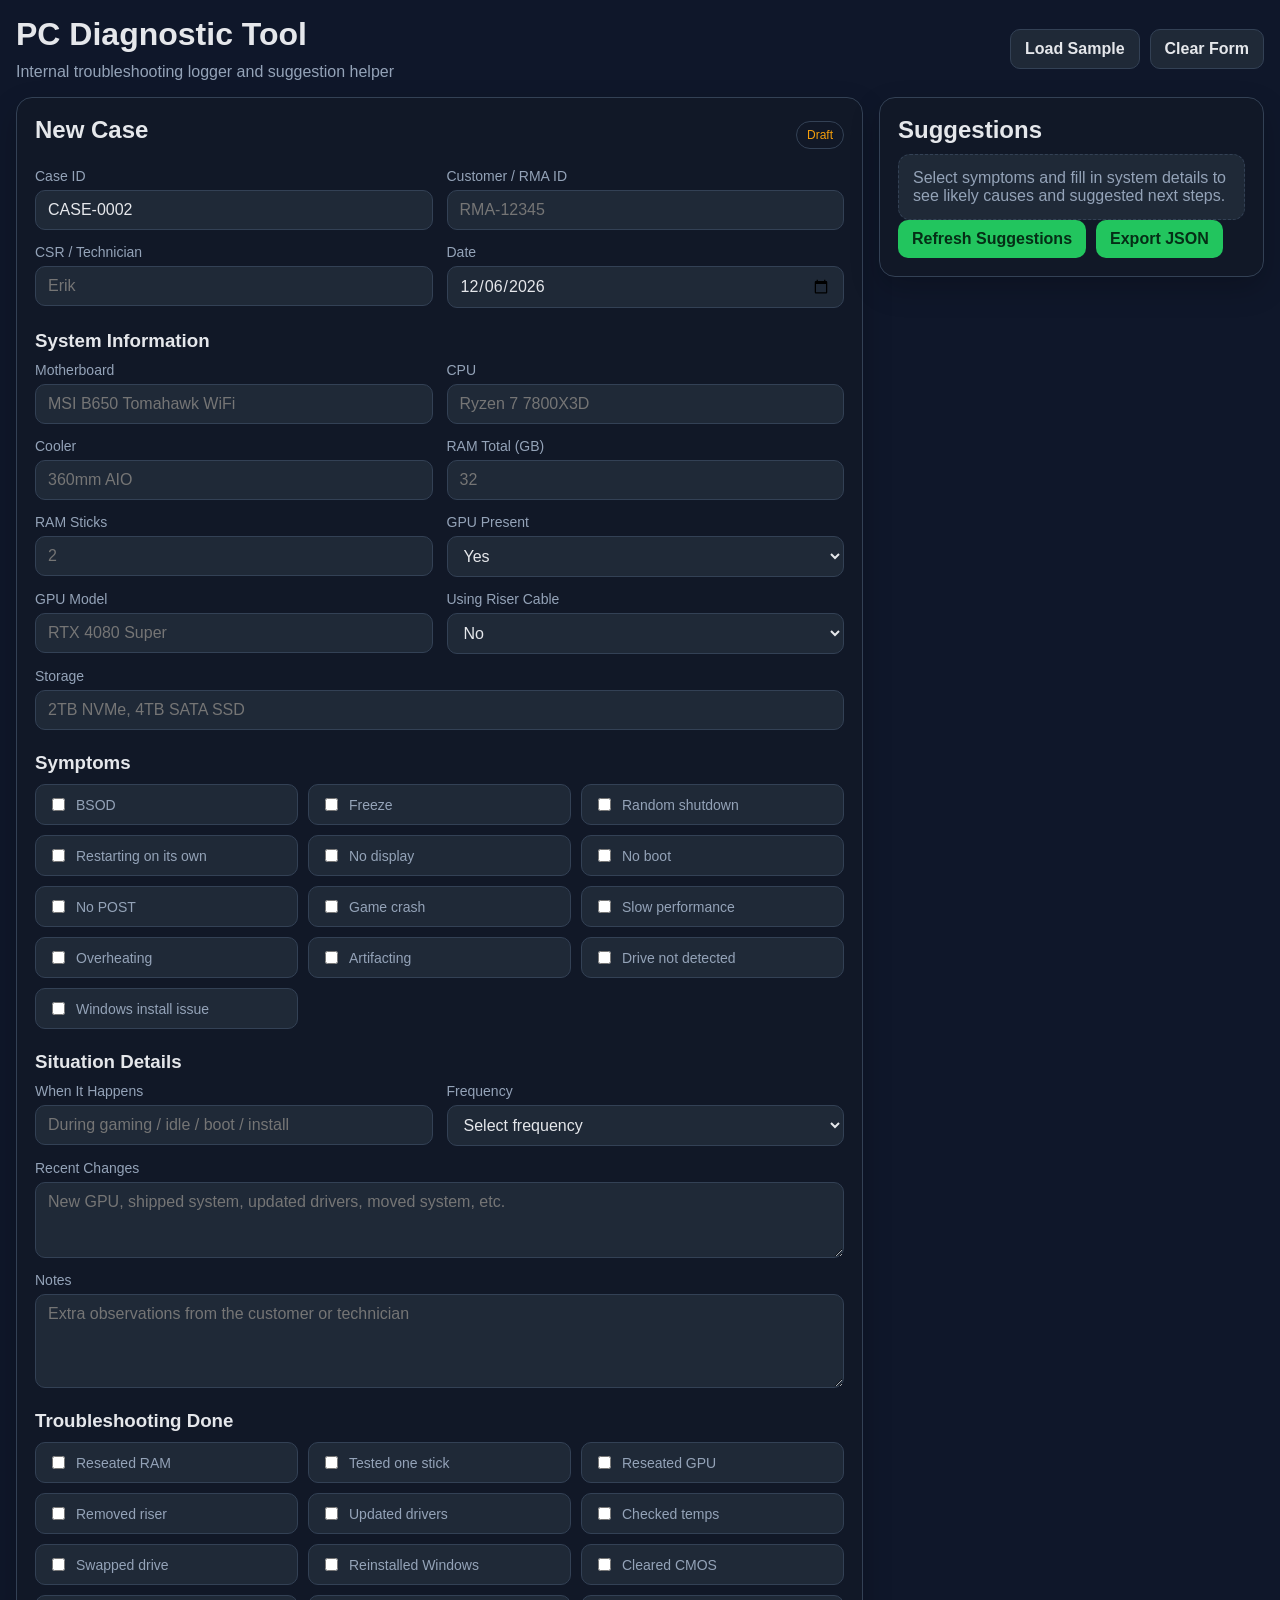
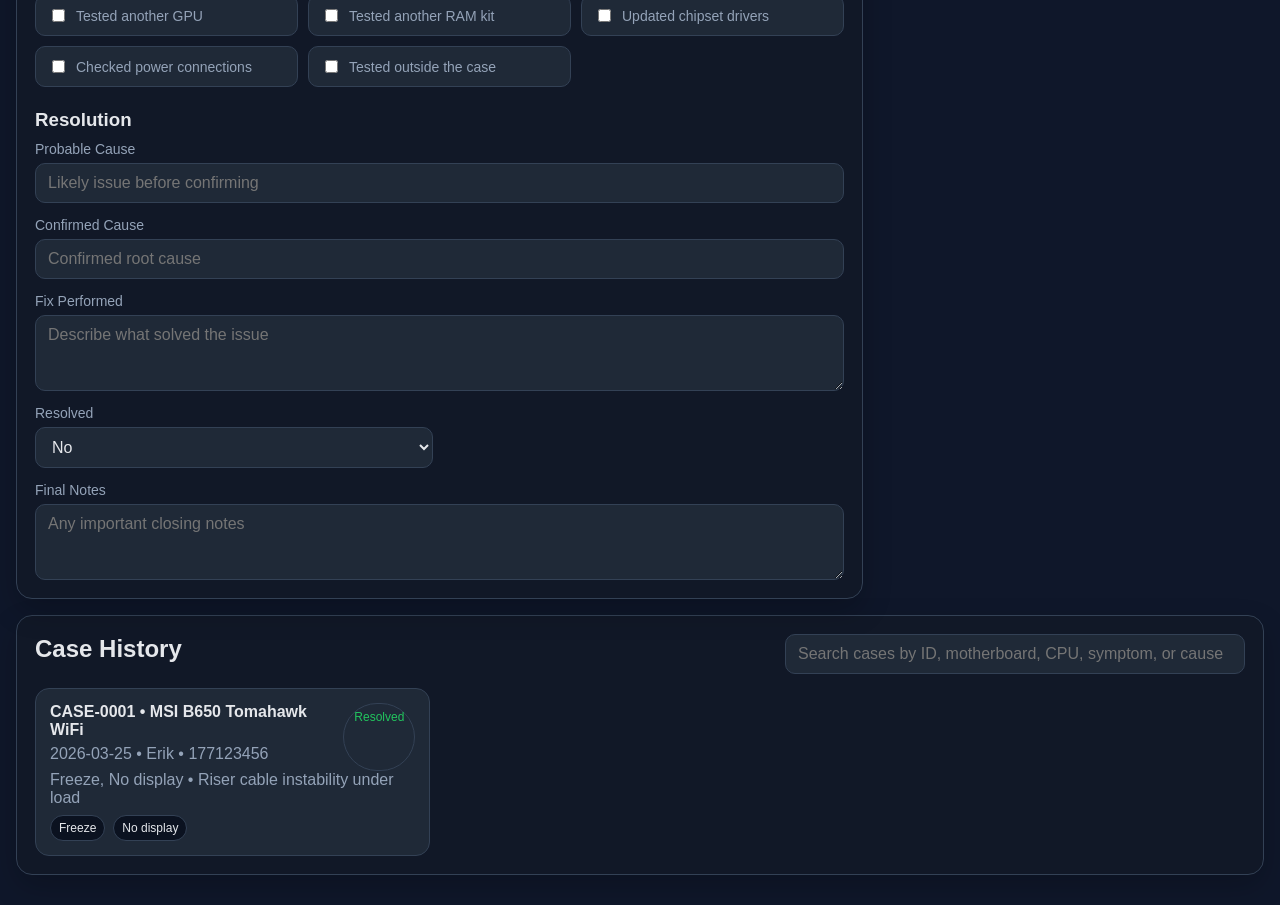
==== docs/index.html @ 1124dad8 "Add files via upload" ====
<!DOCTYPE html>
<html lang="en">
<head>
  <meta charset="UTF-8" />
  <meta name="viewport" content="width=device-width, initial-scale=1.0" />
  <title>PC Diagnostic Tool</title>
  <link rel="stylesheet" href="style.css" />
</head>
<body>
  <header class="site-header">
    <div>
      <h1>PC Diagnostic Tool</h1>
      <p class="subtitle">Internal troubleshooting logger and suggestion helper</p>
    </div>
    <div class="header-actions">
      <button id="loadSampleBtn" class="secondary">Load Sample</button>
      <button id="newCaseBtn" class="secondary">Clear Form</button>
    </div>
  </header>

  <main class="layout">
    <section class="panel panel-wide">
      <div class="panel-title-row">
        <h2>New Case</h2>
        <span id="caseStatus" class="status-badge">Draft</span>
      </div>

      <form id="caseForm">
        <div class="form-grid">
          <div class="form-group">
            <label for="caseId">Case ID</label>
            <input id="caseId" name="caseId" type="text" placeholder="CASE-0001" />
          </div>
          <div class="form-group">
            <label for="customerReference">Customer / RMA ID</label>
            <input id="customerReference" name="customerReference" type="text" placeholder="RMA-12345" />
          </div>
          <div class="form-group">
            <label for="csr">CSR / Technician</label>
            <input id="csr" name="csr" type="text" placeholder="Erik" />
          </div>
          <div class="form-group">
            <label for="dateCreated">Date</label>
            <input id="dateCreated" name="dateCreated" type="date" />
          </div>
        </div>

        <h3>System Information</h3>
        <div class="form-grid">
          <div class="form-group">
            <label for="motherboard">Motherboard</label>
            <input id="motherboard" name="motherboard" type="text" placeholder="MSI B650 Tomahawk WiFi" />
          </div>
          <div class="form-group">
            <label for="cpu">CPU</label>
            <input id="cpu" name="cpu" type="text" placeholder="Ryzen 7 7800X3D" />
          </div>
          <div class="form-group">
            <label for="cooler">Cooler</label>
            <input id="cooler" name="cooler" type="text" placeholder="360mm AIO" />
          </div>
          <div class="form-group">
            <label for="ramTotalGb">RAM Total (GB)</label>
            <input id="ramTotalGb" name="ramTotalGb" type="number" min="0" placeholder="32" />
          </div>
          <div class="form-group">
            <label for="ramModules">RAM Sticks</label>
            <input id="ramModules" name="ramModules" type="number" min="0" placeholder="2" />
          </div>
          <div class="form-group">
            <label for="gpuPresent">GPU Present</label>
            <select id="gpuPresent" name="gpuPresent">
              <option value="true">Yes</option>
              <option value="false">No</option>
            </select>
          </div>
          <div class="form-group">
            <label for="gpuModel">GPU Model</label>
            <input id="gpuModel" name="gpuModel" type="text" placeholder="RTX 4080 Super" />
          </div>
          <div class="form-group">
            <label for="riserCable">Using Riser Cable</label>
            <select id="riserCable" name="riserCable">
              <option value="false">No</option>
              <option value="true">Yes</option>
            </select>
          </div>
          <div class="form-group form-group-span-2">
            <label for="storage">Storage</label>
            <input id="storage" name="storage" type="text" placeholder="2TB NVMe, 4TB SATA SSD" />
          </div>
        </div>

        <h3>Symptoms</h3>
        <div id="symptomChecklist" class="checklist-grid"></div>

        <h3>Situation Details</h3>
        <div class="form-grid">
          <div class="form-group">
            <label for="whenItHappens">When It Happens</label>
            <input id="whenItHappens" name="whenItHappens" type="text" placeholder="During gaming / idle / boot / install" />
          </div>
          <div class="form-group">
            <label for="frequency">Frequency</label>
            <select id="frequency" name="frequency">
              <option value="">Select frequency</option>
              <option>Constant</option>
              <option>Intermittent</option>
              <option>Only once</option>
              <option>Under load only</option>
              <option>Idle only</option>
            </select>
          </div>
          <div class="form-group form-group-span-2">
            <label for="recentChanges">Recent Changes</label>
            <textarea id="recentChanges" name="recentChanges" rows="3" placeholder="New GPU, shipped system, updated drivers, moved system, etc."></textarea>
          </div>
          <div class="form-group form-group-span-2">
            <label for="notes">Notes</label>
            <textarea id="notes" name="notes" rows="4" placeholder="Extra observations from the customer or technician"></textarea>
          </div>
        </div>

        <h3>Troubleshooting Done</h3>
        <div id="troubleshootingChecklist" class="checklist-grid"></div>

        <h3>Resolution</h3>
        <div class="form-grid">
          <div class="form-group form-group-span-2">
            <label for="probableCause">Probable Cause</label>
            <input id="probableCause" name="probableCause" type="text" placeholder="Likely issue before confirming" />
          </div>
          <div class="form-group form-group-span-2">
            <label for="confirmedCause">Confirmed Cause</label>
            <input id="confirmedCause" name="confirmedCause" type="text" placeholder="Confirmed root cause" />
          </div>
          <div class="form-group form-group-span-2">
            <label for="fixPerformed">Fix Performed</label>
            <textarea id="fixPerformed" name="fixPerformed" rows="3" placeholder="Describe what solved the issue"></textarea>
          </div>
          <div class="form-group">
            <label for="resolved">Resolved</label>
            <select id="resolved" name="resolved">
              <option value="false">No</option>
              <option value="true">Yes</option>
            </select>
          </div>
          <div class="form-group form-group-span-2">
            <label for="finalNotes">Final Notes</label>
            <textarea id="finalNotes" name="finalNotes" rows="3" placeholder="Any important closing notes"></textarea>
          </div>
        </div>
      </form>
    </section>

    <aside class="panel">
      <h2>Suggestions</h2>
      <div id="suggestionsEmpty" class="muted-box">Select symptoms and fill in system details to see likely causes and suggested next steps.</div>
      <div id="suggestionsResults" class="hidden">
        <div id="diagnosisSummary" class="diagnosis-summary">
          <div class="summary-label">Top Likely Cause</div>
          <div id="primaryCause" class="summary-primary">No primary cause yet</div>
          <p id="supportingSignal" class="summary-supporting">Add more symptom details or troubleshooting steps to tighten the diagnosis.</p>
        </div>
        <div class="suggestion-block">
          <h3>Other Possible Causes</h3>
          <ul id="likelyCausesList"></ul>
        </div>
        <div class="suggestion-block">
          <h3>Recommended First Tests</h3>
          <ul id="nextStepsList"></ul>
        </div>
        <div class="suggestion-block">
          <h3>Additional Next Steps</h3>
          <ul id="matchedRulesList"></ul>
        </div>
      </div>

      <div class="actions">
        <button id="suggestBtn">Refresh Suggestions</button>
        <button id="exportBtn">Export JSON</button>
      </div>
    </aside>
  </main>

  <section class="panel history-panel">
    <div class="panel-title-row">
      <h2>Case History</h2>
      <input id="caseSearch" type="text" placeholder="Search cases by ID, motherboard, CPU, symptom, or cause" />
    </div>
    <div id="caseHistoryEmpty" class="muted-box">Loading cases…</div>
    <div id="caseHistoryList" class="case-history-list"></div>
  </section>

  <template id="historyCardTemplate">
    <article class="history-card">
      <div class="history-card-top">
        <div>
          <h3 class="history-title"></h3>
          <p class="history-meta"></p>
        </div>
        <span class="history-resolved"></span>
      </div>
      <p class="history-summary"></p>
      <div class="history-tags"></div>
    </article>
  </template>

  <script src="app.js"></script>
</body>
</html>
---- docs/style.css ----
:root {
  --bg: #0f172a;
  --panel: #111827;
  --panel-2: #1f2937;
  --border: #334155;
  --text: #e5e7eb;
  --muted: #94a3b8;
  --accent: #22c55e;
  --warning: #f59e0b;
  --danger: #ef4444;
}

* { box-sizing: border-box; }
body {
  margin: 0;
  font-family: Arial, Helvetica, sans-serif;
  background: var(--bg);
  color: var(--text);
}

.site-header, .layout, .history-panel {
  width: min(1500px, calc(100% - 32px));
  margin: 16px auto;
}

.site-header {
  display: flex;
  align-items: center;
  justify-content: space-between;
  gap: 16px;
}

h1, h2, h3 { margin: 0 0 10px; }
.subtitle { color: var(--muted); margin: 0; }
.layout {
  display: grid;
  grid-template-columns: 2.2fr 1fr;
  gap: 16px;
  align-items: start;
}
.panel {
  background: var(--panel);
  border: 1px solid var(--border);
  border-radius: 16px;
  padding: 18px;
  box-shadow: 0 12px 30px rgba(0,0,0,0.2);
}
.panel-wide { min-height: 400px; }
.panel-title-row {
  display: flex;
  justify-content: space-between;
  align-items: center;
  gap: 12px;
  margin-bottom: 14px;
}
.status-badge, .history-resolved {
  padding: 6px 10px;
  border-radius: 999px;
  border: 1px solid var(--border);
  font-size: 12px;
}
.status-badge { color: var(--warning); }
form h3 { margin-top: 22px; }
.form-grid {
  display: grid;
  grid-template-columns: repeat(2, minmax(0, 1fr));
  gap: 14px;
}
.form-group { display: flex; flex-direction: column; gap: 6px; }
.form-group-span-2 { grid-column: span 2; }
label { font-size: 14px; color: var(--muted); }
input, select, textarea, button {
  font: inherit;
}
input, select, textarea {
  background: var(--panel-2);
  color: var(--text);
  border: 1px solid var(--border);
  border-radius: 10px;
  padding: 10px 12px;
}
textarea { resize: vertical; }
.checklist-grid {
  display: grid;
  grid-template-columns: repeat(3, minmax(0, 1fr));
  gap: 10px;
}
.check-item {
  display: flex;
  align-items: center;
  gap: 8px;
  background: var(--panel-2);
  border: 1px solid var(--border);
  padding: 10px 12px;
  border-radius: 10px;
}
.actions, .header-actions {
  display: flex;
  gap: 10px;
  flex-wrap: wrap;
}
button {
  background: var(--accent);
  color: #052e16;
  border: none;
  padding: 10px 14px;
  border-radius: 10px;
  font-weight: 700;
  cursor: pointer;
}
button.secondary {
  background: var(--panel-2);
  color: var(--text);
  border: 1px solid var(--border);
}
button:hover { opacity: 0.95; }
.muted-box {
  background: var(--panel-2);
  border: 1px dashed var(--border);
  border-radius: 12px;
  padding: 14px;
  color: var(--muted);
}
.suggestion-block + .suggestion-block { margin-top: 18px; }
ul { margin: 0; padding-left: 18px; }
.hidden { display: none; }
.history-panel { margin-bottom: 30px; }
#caseSearch { max-width: 460px; width: 100%; }
.case-history-list {
  display: grid;
  grid-template-columns: repeat(3, minmax(0, 1fr));
  gap: 12px;
  margin-top: 14px;
}
.history-card {
  background: var(--panel-2);
  border: 1px solid var(--border);
  border-radius: 14px;
  padding: 14px;
}
.history-card-top {
  display: flex;
  justify-content: space-between;
  gap: 12px;
}
.history-title { font-size: 16px; margin-bottom: 6px; }
.history-meta, .history-summary { color: var(--muted); margin: 0 0 8px; }
.history-tags {
  display: flex;
  gap: 8px;
  flex-wrap: wrap;
}
.tag {
  font-size: 12px;
  padding: 5px 8px;
  border-radius: 999px;
  background: #0b1220;
  border: 1px solid var(--border);
}
@media (max-width: 1100px) {
  .layout { grid-template-columns: 1fr; }
  .checklist-grid, .case-history-list { grid-template-columns: repeat(2, minmax(0, 1fr)); }
}
@media (max-width: 720px) {
  .site-header, .panel-title-row, .history-card-top { flex-direction: column; align-items: flex-start; }
  .form-grid, .checklist-grid, .case-history-list { grid-template-columns: 1fr; }
  .form-group-span-2 { grid-column: span 1; }
}

.diagnosis-summary {
  background: linear-gradient(180deg, rgba(34,197,94,0.14), rgba(34,197,94,0.04));
  border: 1px solid rgba(34,197,94,0.35);
  border-radius: 14px;
  padding: 14px;
  margin-bottom: 18px;
}
.summary-label {
  font-size: 12px;
  text-transform: uppercase;
  letter-spacing: 0.08em;
  color: var(--muted);
  margin-bottom: 8px;
}
.summary-primary {
  font-size: 24px;
  font-weight: 700;
  color: #dcfce7;
  margin-bottom: 8px;
}
.summary-supporting {
  margin: 0;
  color: var(--text);
  line-height: 1.45;
}
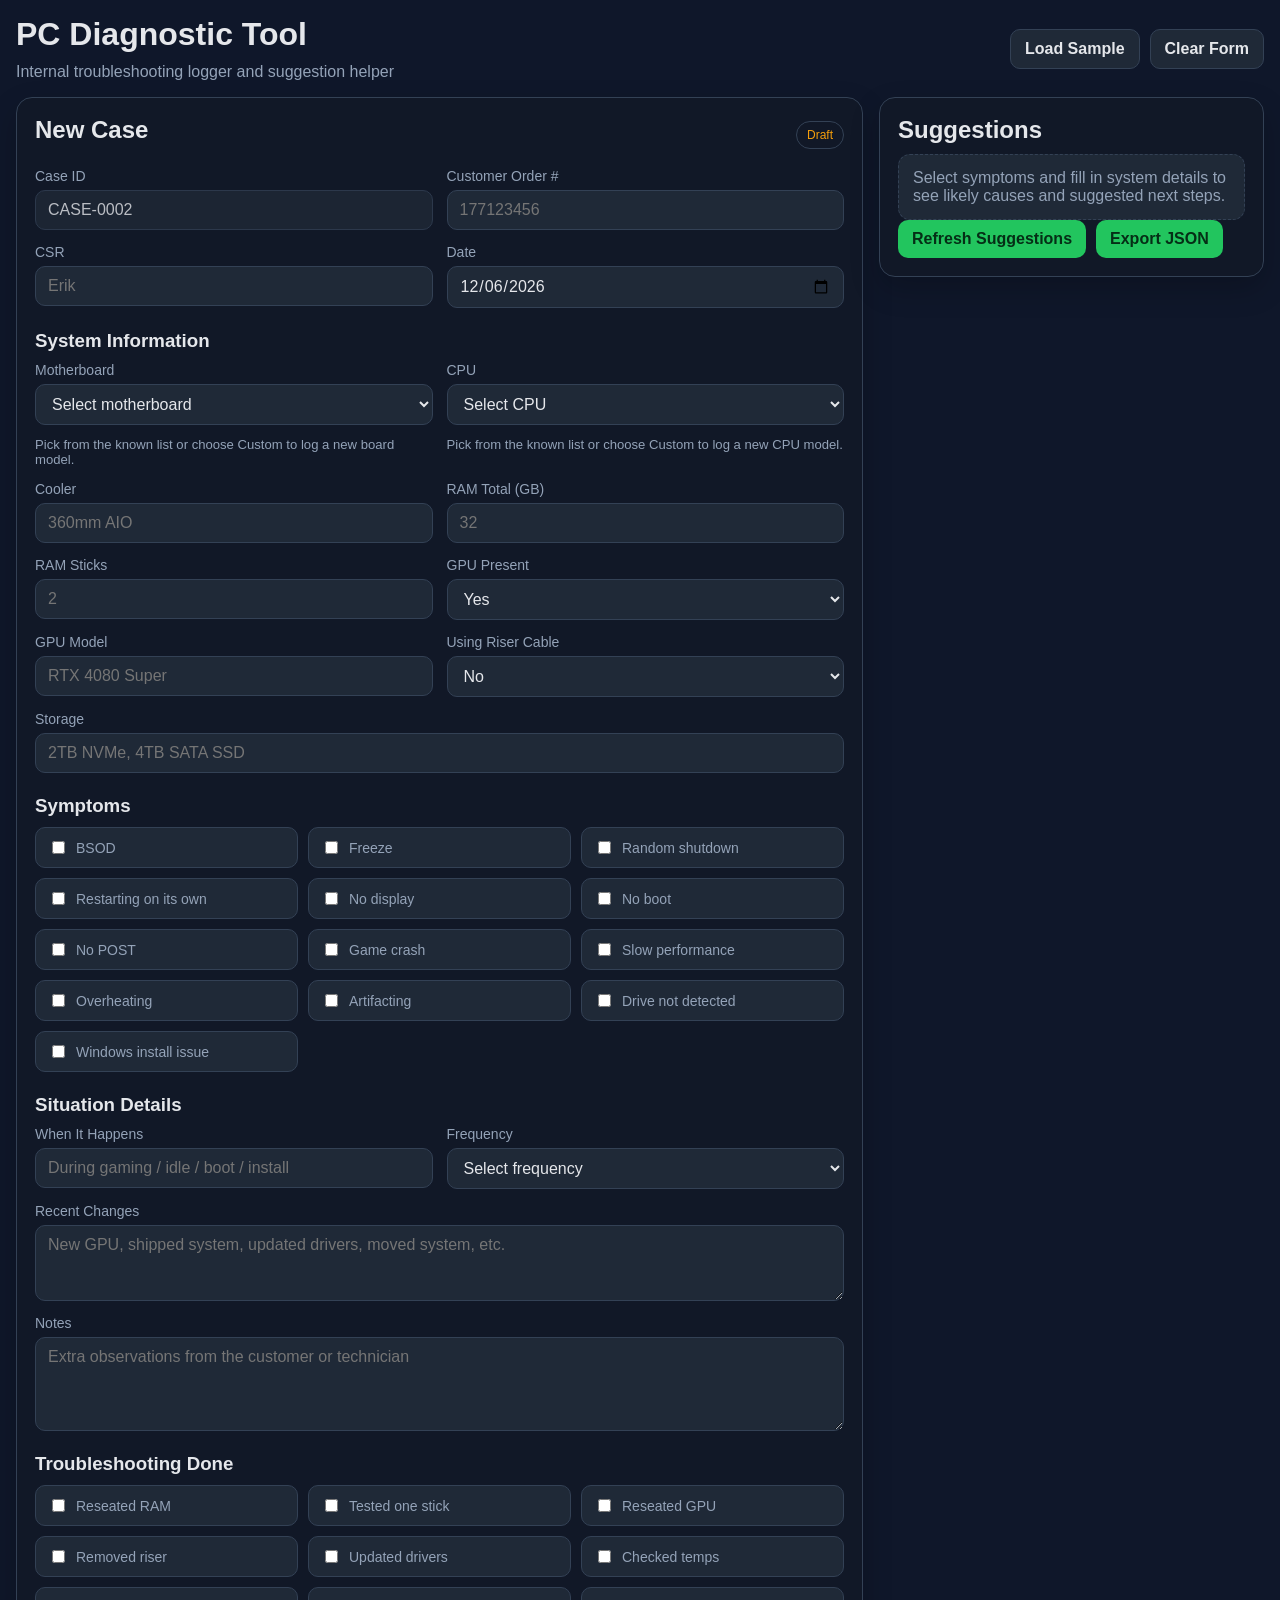
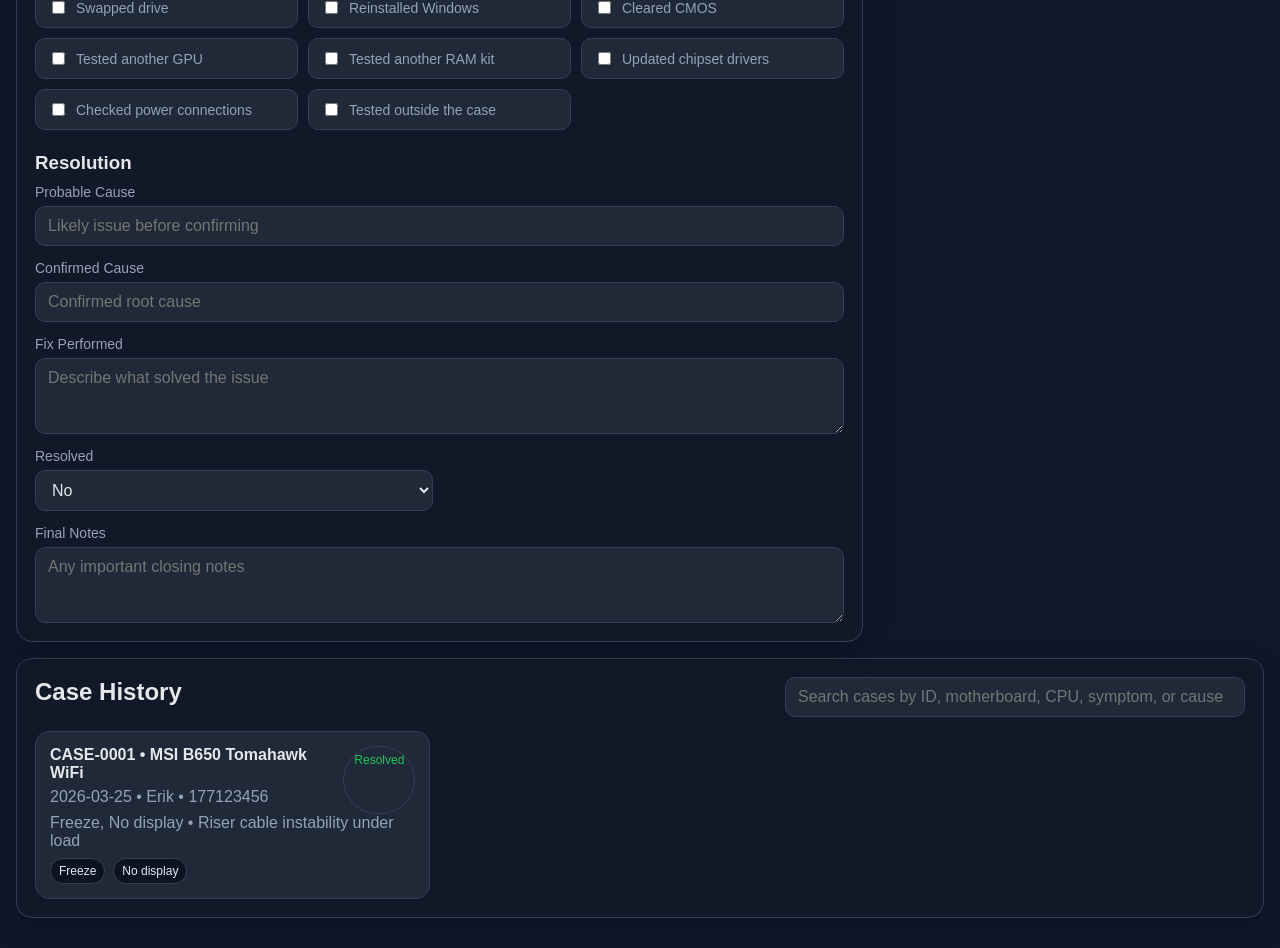
==== commit 192586d6: "Add files via upload" ====
--- a/docs/index.html
+++ b/docs/index.html
@@ -29,14 +29,14 @@
         <div class="form-grid">
           <div class="form-group">
             <label for="caseId">Case ID</label>
-            <input id="caseId" name="caseId" type="text" placeholder="CASE-0001" />
-          </div>
-          <div class="form-group">
-            <label for="customerReference">Customer / RMA ID</label>
-            <input id="customerReference" name="customerReference" type="text" placeholder="RMA-12345" />
-          </div>
-          <div class="form-group">
-            <label for="csr">CSR / Technician</label>
+            <input id="caseId" name="caseId" type="text" placeholder="CASE-0001" readonly />
+          </div>
+          <div class="form-group">
+            <label for="customerReference">Customer Order #</label>
+            <input id="customerReference" name="customerReference" type="text" placeholder="177123456" />
+          </div>
+          <div class="form-group">
+            <label for="csr">CSR</label>
             <input id="csr" name="csr" type="text" placeholder="Erik" />
           </div>
           <div class="form-group">
@@ -48,12 +48,16 @@
         <h3>System Information</h3>
         <div class="form-grid">
           <div class="form-group">
-            <label for="motherboard">Motherboard</label>
-            <input id="motherboard" name="motherboard" type="text" placeholder="MSI B650 Tomahawk WiFi" />
-          </div>
-          <div class="form-group">
-            <label for="cpu">CPU</label>
-            <input id="cpu" name="cpu" type="text" placeholder="Ryzen 7 7800X3D" />
+            <label for="motherboardSelect">Motherboard</label>
+            <select id="motherboardSelect" name="motherboardSelect"></select>
+            <input id="motherboardCustom" name="motherboardCustom" type="text" class="hidden" placeholder="Enter motherboard manually" />
+            <p class="field-hint">Pick from the known list or choose Custom to log a new board model.</p>
+          </div>
+          <div class="form-group">
+            <label for="cpuSelect">CPU</label>
+            <select id="cpuSelect" name="cpuSelect"></select>
+            <input id="cpuCustom" name="cpuCustom" type="text" class="hidden" placeholder="Enter CPU manually" />
+            <p class="field-hint">Pick from the known list or choose Custom to log a new CPU model.</p>
           </div>
           <div class="form-group">
             <label for="cooler">Cooler</label>
--- a/docs/style.css
+++ b/docs/style.css
@@ -192,3 +192,19 @@
   color: var(--text);
   line-height: 1.45;
 }
+
+
+.field-hint {
+  margin: 0.4rem 0 0;
+  color: var(--muted-text, #94a3b8);
+  font-size: 0.82rem;
+}
+
+.form-group input[readonly] {
+  opacity: 0.8;
+  cursor: not-allowed;
+}
+
+.form-group select + input {
+  margin-top: 0.55rem;
+}
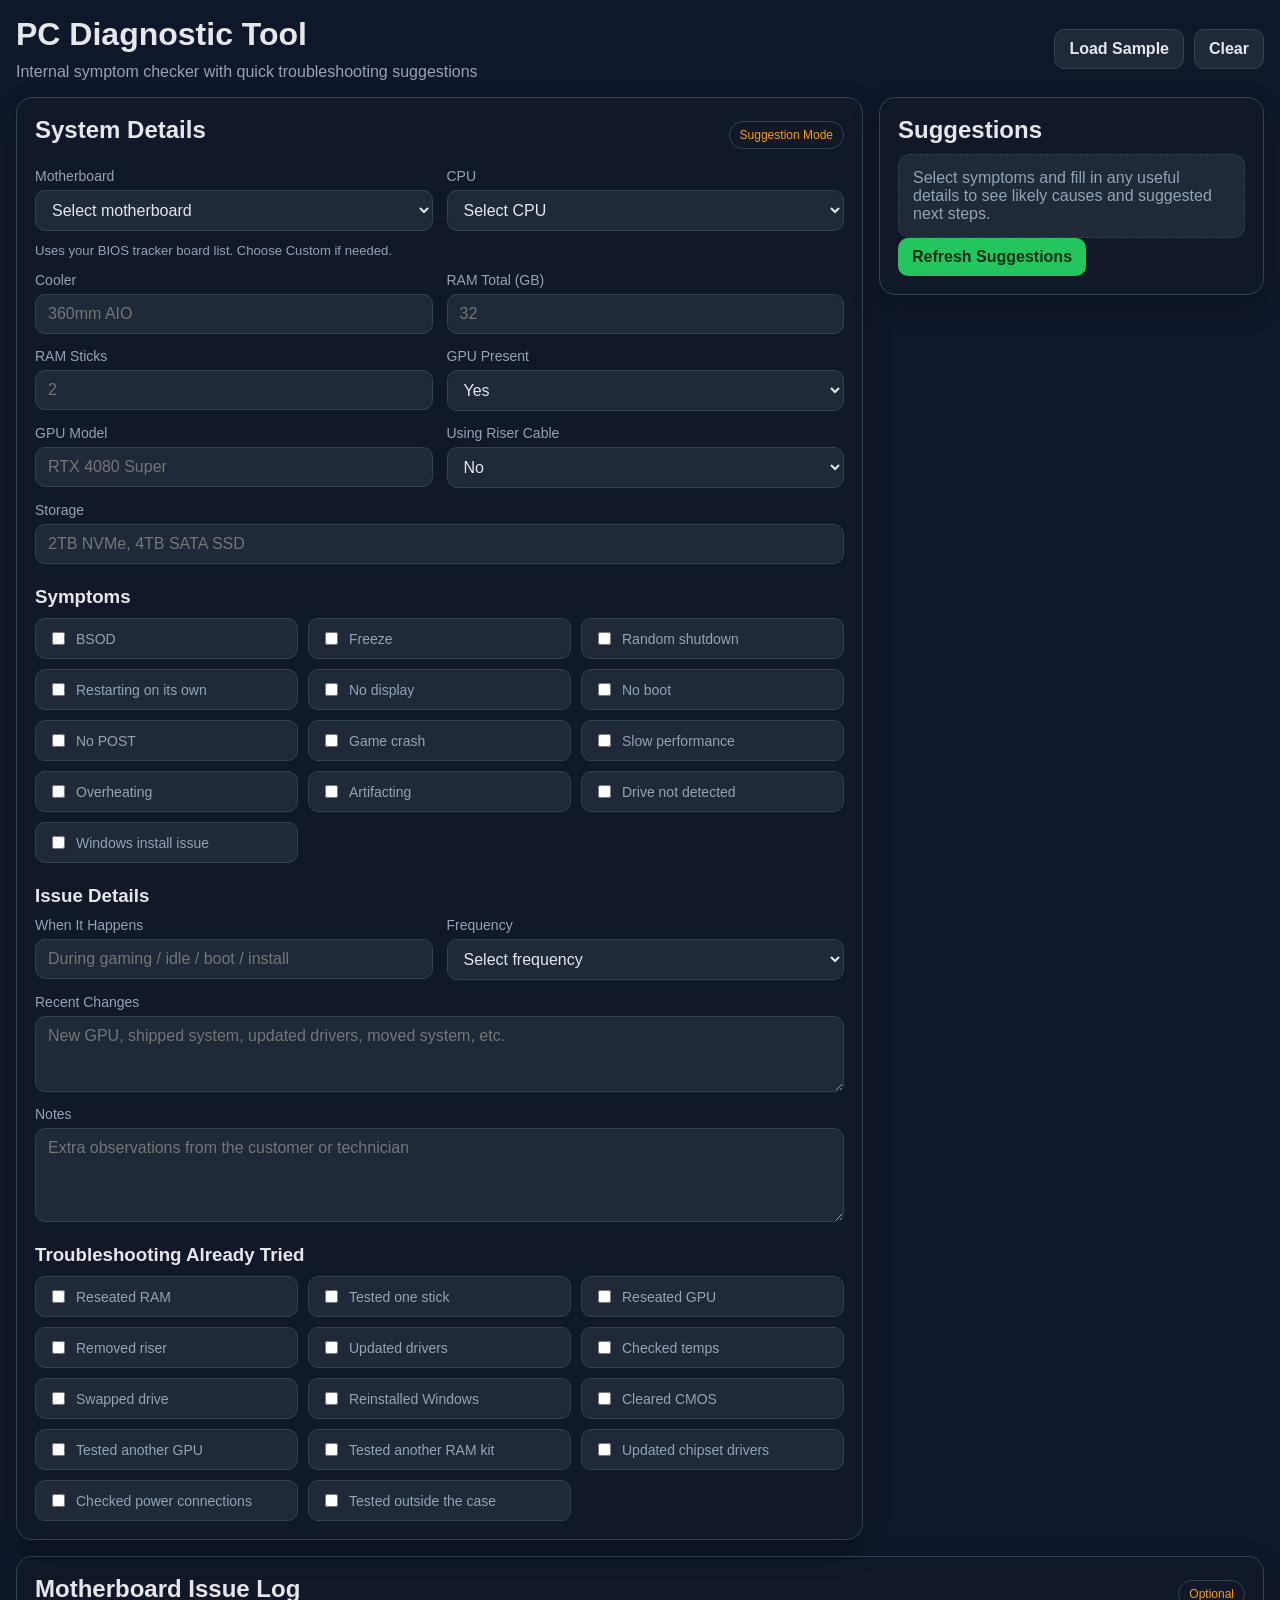
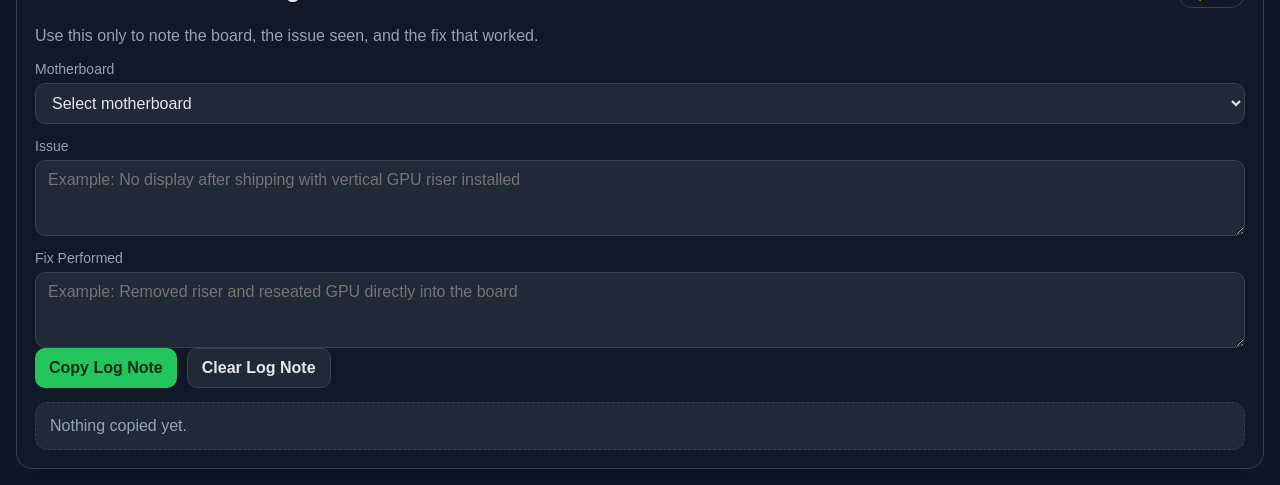
==== commit d98c0c2b: "Add files via upload" ====
--- a/docs/index.html
+++ b/docs/index.html
@@ -10,54 +10,33 @@
   <header class="site-header">
     <div>
       <h1>PC Diagnostic Tool</h1>
-      <p class="subtitle">Internal troubleshooting logger and suggestion helper</p>
+      <p class="subtitle">Internal symptom checker with quick troubleshooting suggestions</p>
     </div>
     <div class="header-actions">
       <button id="loadSampleBtn" class="secondary">Load Sample</button>
-      <button id="newCaseBtn" class="secondary">Clear Form</button>
+      <button id="resetBtn" class="secondary">Clear</button>
     </div>
   </header>
 
   <main class="layout">
     <section class="panel panel-wide">
       <div class="panel-title-row">
-        <h2>New Case</h2>
-        <span id="caseStatus" class="status-badge">Draft</span>
+        <h2>System Details</h2>
+        <span class="status-badge">Suggestion Mode</span>
       </div>
 
-      <form id="caseForm">
-        <div class="form-grid">
-          <div class="form-group">
-            <label for="caseId">Case ID</label>
-            <input id="caseId" name="caseId" type="text" placeholder="CASE-0001" readonly />
-          </div>
-          <div class="form-group">
-            <label for="customerReference">Customer Order #</label>
-            <input id="customerReference" name="customerReference" type="text" placeholder="177123456" />
-          </div>
-          <div class="form-group">
-            <label for="csr">CSR</label>
-            <input id="csr" name="csr" type="text" placeholder="Erik" />
-          </div>
-          <div class="form-group">
-            <label for="dateCreated">Date</label>
-            <input id="dateCreated" name="dateCreated" type="date" />
-          </div>
-        </div>
-
-        <h3>System Information</h3>
+      <form id="diagnosticForm">
         <div class="form-grid">
           <div class="form-group">
             <label for="motherboardSelect">Motherboard</label>
             <select id="motherboardSelect" name="motherboardSelect"></select>
             <input id="motherboardCustom" name="motherboardCustom" type="text" class="hidden" placeholder="Enter motherboard manually" />
-            <p class="field-hint">Pick from the known list or choose Custom to log a new board model.</p>
+            <p class="field-hint">Uses your BIOS tracker board list. Choose Custom if needed.</p>
           </div>
           <div class="form-group">
             <label for="cpuSelect">CPU</label>
             <select id="cpuSelect" name="cpuSelect"></select>
             <input id="cpuCustom" name="cpuCustom" type="text" class="hidden" placeholder="Enter CPU manually" />
-            <p class="field-hint">Pick from the known list or choose Custom to log a new CPU model.</p>
           </div>
           <div class="form-group">
             <label for="cooler">Cooler</label>
@@ -98,7 +77,7 @@
         <h3>Symptoms</h3>
         <div id="symptomChecklist" class="checklist-grid"></div>
 
-        <h3>Situation Details</h3>
+        <h3>Issue Details</h3>
         <div class="form-grid">
           <div class="form-group">
             <label for="whenItHappens">When It Happens</label>
@@ -125,41 +104,14 @@
           </div>
         </div>
 
-        <h3>Troubleshooting Done</h3>
+        <h3>Troubleshooting Already Tried</h3>
         <div id="troubleshootingChecklist" class="checklist-grid"></div>
-
-        <h3>Resolution</h3>
-        <div class="form-grid">
-          <div class="form-group form-group-span-2">
-            <label for="probableCause">Probable Cause</label>
-            <input id="probableCause" name="probableCause" type="text" placeholder="Likely issue before confirming" />
-          </div>
-          <div class="form-group form-group-span-2">
-            <label for="confirmedCause">Confirmed Cause</label>
-            <input id="confirmedCause" name="confirmedCause" type="text" placeholder="Confirmed root cause" />
-          </div>
-          <div class="form-group form-group-span-2">
-            <label for="fixPerformed">Fix Performed</label>
-            <textarea id="fixPerformed" name="fixPerformed" rows="3" placeholder="Describe what solved the issue"></textarea>
-          </div>
-          <div class="form-group">
-            <label for="resolved">Resolved</label>
-            <select id="resolved" name="resolved">
-              <option value="false">No</option>
-              <option value="true">Yes</option>
-            </select>
-          </div>
-          <div class="form-group form-group-span-2">
-            <label for="finalNotes">Final Notes</label>
-            <textarea id="finalNotes" name="finalNotes" rows="3" placeholder="Any important closing notes"></textarea>
-          </div>
-        </div>
       </form>
     </section>
 
     <aside class="panel">
       <h2>Suggestions</h2>
-      <div id="suggestionsEmpty" class="muted-box">Select symptoms and fill in system details to see likely causes and suggested next steps.</div>
+      <div id="suggestionsEmpty" class="muted-box">Select symptoms and fill in any useful details to see likely causes and suggested next steps.</div>
       <div id="suggestionsResults" class="hidden">
         <div id="diagnosisSummary" class="diagnosis-summary">
           <div class="summary-label">Top Likely Cause</div>
@@ -182,33 +134,39 @@
 
       <div class="actions">
         <button id="suggestBtn">Refresh Suggestions</button>
-        <button id="exportBtn">Export JSON</button>
       </div>
     </aside>
   </main>
 
-  <section class="panel history-panel">
+  <section class="panel board-log-panel">
     <div class="panel-title-row">
-      <h2>Case History</h2>
-      <input id="caseSearch" type="text" placeholder="Search cases by ID, motherboard, CPU, symptom, or cause" />
+      <h2>Motherboard Issue Log</h2>
+      <span class="status-badge">Optional</span>
     </div>
-    <div id="caseHistoryEmpty" class="muted-box">Loading cases…</div>
-    <div id="caseHistoryList" class="case-history-list"></div>
+    <p class="subtitle section-subtitle">Use this only to note the board, the issue seen, and the fix that worked.</p>
+
+    <div class="form-grid">
+      <div class="form-group form-group-span-2">
+        <label for="boardLogMotherboard">Motherboard</label>
+        <select id="boardLogMotherboard"></select>
+        <input id="boardLogMotherboardCustom" type="text" class="hidden" placeholder="Enter motherboard manually" />
+      </div>
+      <div class="form-group form-group-span-2">
+        <label for="boardLogIssue">Issue</label>
+        <textarea id="boardLogIssue" rows="3" placeholder="Example: No display after shipping with vertical GPU riser installed"></textarea>
+      </div>
+      <div class="form-group form-group-span-2">
+        <label for="boardLogFix">Fix Performed</label>
+        <textarea id="boardLogFix" rows="3" placeholder="Example: Removed riser and reseated GPU directly into the board"></textarea>
+      </div>
+    </div>
+
+    <div class="actions">
+      <button id="copyBoardLogBtn">Copy Log Note</button>
+      <button id="clearBoardLogBtn" class="secondary">Clear Log Note</button>
+    </div>
+    <div id="boardLogStatus" class="muted-box compact-box">Nothing copied yet.</div>
   </section>
-
-  <template id="historyCardTemplate">
-    <article class="history-card">
-      <div class="history-card-top">
-        <div>
-          <h3 class="history-title"></h3>
-          <p class="history-meta"></p>
-        </div>
-        <span class="history-resolved"></span>
-      </div>
-      <p class="history-summary"></p>
-      <div class="history-tags"></div>
-    </article>
-  </template>
 
   <script src="app.js"></script>
 </body>
--- a/docs/style.css
+++ b/docs/style.css
@@ -7,7 +7,6 @@
   --muted: #94a3b8;
   --accent: #22c55e;
   --warning: #f59e0b;
-  --danger: #ef4444;
 }
 
 * { box-sizing: border-box; }
@@ -18,7 +17,7 @@
   color: var(--text);
 }
 
-.site-header, .layout, .history-panel {
+.site-header, .layout, .board-log-panel {
   width: min(1500px, calc(100% - 32px));
   margin: 16px auto;
 }
@@ -32,12 +31,15 @@
 
 h1, h2, h3 { margin: 0 0 10px; }
 .subtitle { color: var(--muted); margin: 0; }
+.section-subtitle { margin-bottom: 16px; }
+
 .layout {
   display: grid;
   grid-template-columns: 2.2fr 1fr;
   gap: 16px;
   align-items: start;
 }
+
 .panel {
   background: var(--panel);
   border: 1px solid var(--border);
@@ -45,6 +47,7 @@
   padding: 18px;
   box-shadow: 0 12px 30px rgba(0,0,0,0.2);
 }
+
 .panel-wide { min-height: 400px; }
 .panel-title-row {
   display: flex;
@@ -53,13 +56,15 @@
   gap: 12px;
   margin-bottom: 14px;
 }
-.status-badge, .history-resolved {
+
+.status-badge {
   padding: 6px 10px;
   border-radius: 999px;
   border: 1px solid var(--border);
   font-size: 12px;
+  color: var(--warning);
 }
-.status-badge { color: var(--warning); }
+
 form h3 { margin-top: 22px; }
 .form-grid {
   display: grid;
@@ -69,9 +74,7 @@
 .form-group { display: flex; flex-direction: column; gap: 6px; }
 .form-group-span-2 { grid-column: span 2; }
 label { font-size: 14px; color: var(--muted); }
-input, select, textarea, button {
-  font: inherit;
-}
+input, select, textarea, button { font: inherit; }
 input, select, textarea {
   background: var(--panel-2);
   color: var(--text);
@@ -80,6 +83,7 @@
   padding: 10px 12px;
 }
 textarea { resize: vertical; }
+
 .checklist-grid {
   display: grid;
   grid-template-columns: repeat(3, minmax(0, 1fr));
@@ -94,6 +98,7 @@
   padding: 10px 12px;
   border-radius: 10px;
 }
+
 .actions, .header-actions {
   display: flex;
   gap: 10px;
@@ -114,6 +119,7 @@
   border: 1px solid var(--border);
 }
 button:hover { opacity: 0.95; }
+
 .muted-box {
   background: var(--panel-2);
   border: 1px dashed var(--border);
@@ -121,51 +127,11 @@
   padding: 14px;
   color: var(--muted);
 }
+.compact-box { margin-top: 14px; }
+.hidden { display: none; }
+
 .suggestion-block + .suggestion-block { margin-top: 18px; }
 ul { margin: 0; padding-left: 18px; }
-.hidden { display: none; }
-.history-panel { margin-bottom: 30px; }
-#caseSearch { max-width: 460px; width: 100%; }
-.case-history-list {
-  display: grid;
-  grid-template-columns: repeat(3, minmax(0, 1fr));
-  gap: 12px;
-  margin-top: 14px;
-}
-.history-card {
-  background: var(--panel-2);
-  border: 1px solid var(--border);
-  border-radius: 14px;
-  padding: 14px;
-}
-.history-card-top {
-  display: flex;
-  justify-content: space-between;
-  gap: 12px;
-}
-.history-title { font-size: 16px; margin-bottom: 6px; }
-.history-meta, .history-summary { color: var(--muted); margin: 0 0 8px; }
-.history-tags {
-  display: flex;
-  gap: 8px;
-  flex-wrap: wrap;
-}
-.tag {
-  font-size: 12px;
-  padding: 5px 8px;
-  border-radius: 999px;
-  background: #0b1220;
-  border: 1px solid var(--border);
-}
-@media (max-width: 1100px) {
-  .layout { grid-template-columns: 1fr; }
-  .checklist-grid, .case-history-list { grid-template-columns: repeat(2, minmax(0, 1fr)); }
-}
-@media (max-width: 720px) {
-  .site-header, .panel-title-row, .history-card-top { flex-direction: column; align-items: flex-start; }
-  .form-grid, .checklist-grid, .case-history-list { grid-template-columns: 1fr; }
-  .form-group-span-2 { grid-column: span 1; }
-}
 
 .diagnosis-summary {
   background: linear-gradient(180deg, rgba(34,197,94,0.14), rgba(34,197,94,0.04));
@@ -193,18 +159,19 @@
   line-height: 1.45;
 }
 
-
 .field-hint {
   margin: 0.4rem 0 0;
-  color: var(--muted-text, #94a3b8);
+  color: var(--muted);
   font-size: 0.82rem;
 }
+.form-group select + input { margin-top: 0.55rem; }
 
-.form-group input[readonly] {
-  opacity: 0.8;
-  cursor: not-allowed;
+@media (max-width: 1100px) {
+  .layout { grid-template-columns: 1fr; }
+  .checklist-grid { grid-template-columns: repeat(2, minmax(0, 1fr)); }
 }
-
-.form-group select + input {
-  margin-top: 0.55rem;
+@media (max-width: 720px) {
+  .site-header, .panel-title-row { flex-direction: column; align-items: flex-start; }
+  .form-grid, .checklist-grid { grid-template-columns: 1fr; }
+  .form-group-span-2 { grid-column: span 1; }
 }
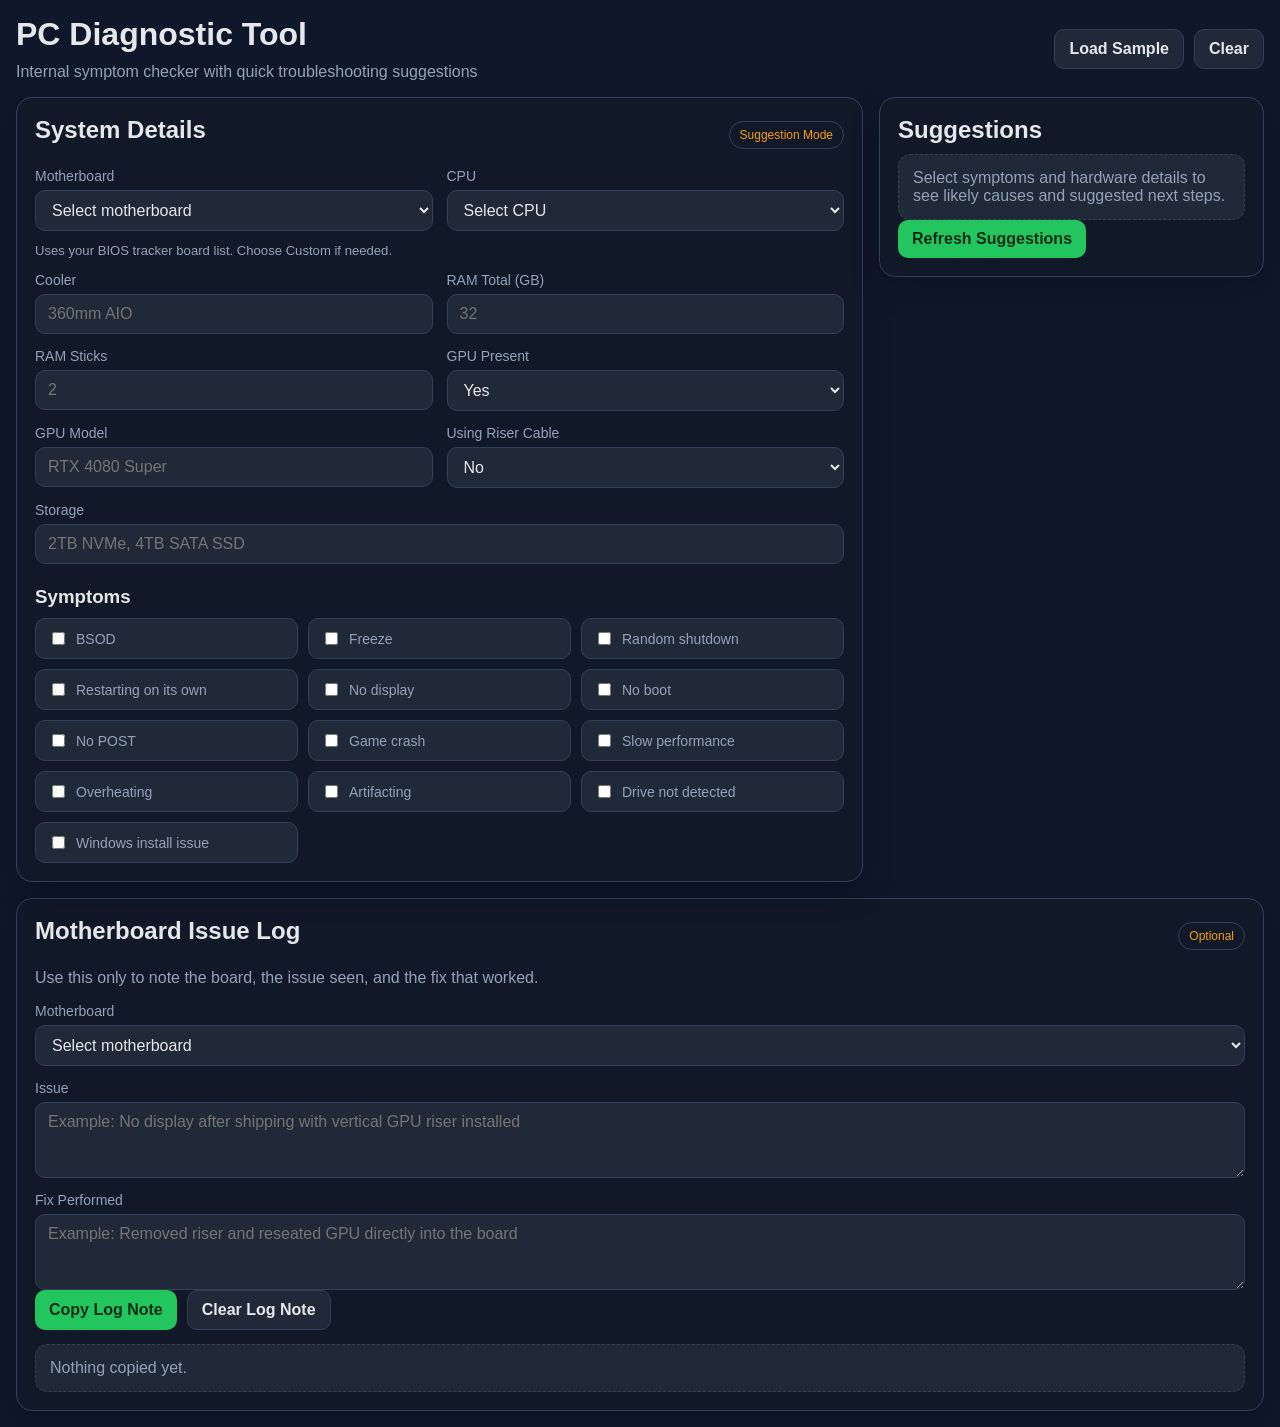
==== commit 17dc7930: "Add files via upload" ====
--- a/docs/index.html
+++ b/docs/index.html
@@ -76,47 +76,17 @@
 
         <h3>Symptoms</h3>
         <div id="symptomChecklist" class="checklist-grid"></div>
-
-        <h3>Issue Details</h3>
-        <div class="form-grid">
-          <div class="form-group">
-            <label for="whenItHappens">When It Happens</label>
-            <input id="whenItHappens" name="whenItHappens" type="text" placeholder="During gaming / idle / boot / install" />
-          </div>
-          <div class="form-group">
-            <label for="frequency">Frequency</label>
-            <select id="frequency" name="frequency">
-              <option value="">Select frequency</option>
-              <option>Constant</option>
-              <option>Intermittent</option>
-              <option>Only once</option>
-              <option>Under load only</option>
-              <option>Idle only</option>
-            </select>
-          </div>
-          <div class="form-group form-group-span-2">
-            <label for="recentChanges">Recent Changes</label>
-            <textarea id="recentChanges" name="recentChanges" rows="3" placeholder="New GPU, shipped system, updated drivers, moved system, etc."></textarea>
-          </div>
-          <div class="form-group form-group-span-2">
-            <label for="notes">Notes</label>
-            <textarea id="notes" name="notes" rows="4" placeholder="Extra observations from the customer or technician"></textarea>
-          </div>
-        </div>
-
-        <h3>Troubleshooting Already Tried</h3>
-        <div id="troubleshootingChecklist" class="checklist-grid"></div>
-      </form>
+</form>
     </section>
 
     <aside class="panel">
       <h2>Suggestions</h2>
-      <div id="suggestionsEmpty" class="muted-box">Select symptoms and fill in any useful details to see likely causes and suggested next steps.</div>
+      <div id="suggestionsEmpty" class="muted-box">Select symptoms and hardware details to see likely causes and suggested next steps.</div>
       <div id="suggestionsResults" class="hidden">
         <div id="diagnosisSummary" class="diagnosis-summary">
           <div class="summary-label">Top Likely Cause</div>
           <div id="primaryCause" class="summary-primary">No primary cause yet</div>
-          <p id="supportingSignal" class="summary-supporting">Add more symptom details or troubleshooting steps to tighten the diagnosis.</p>
+          <p id="supportingSignal" class="summary-supporting">Select symptoms and hardware details to narrow the diagnosis.</p>
         </div>
         <div class="suggestion-block">
           <h3>Other Possible Causes</h3>
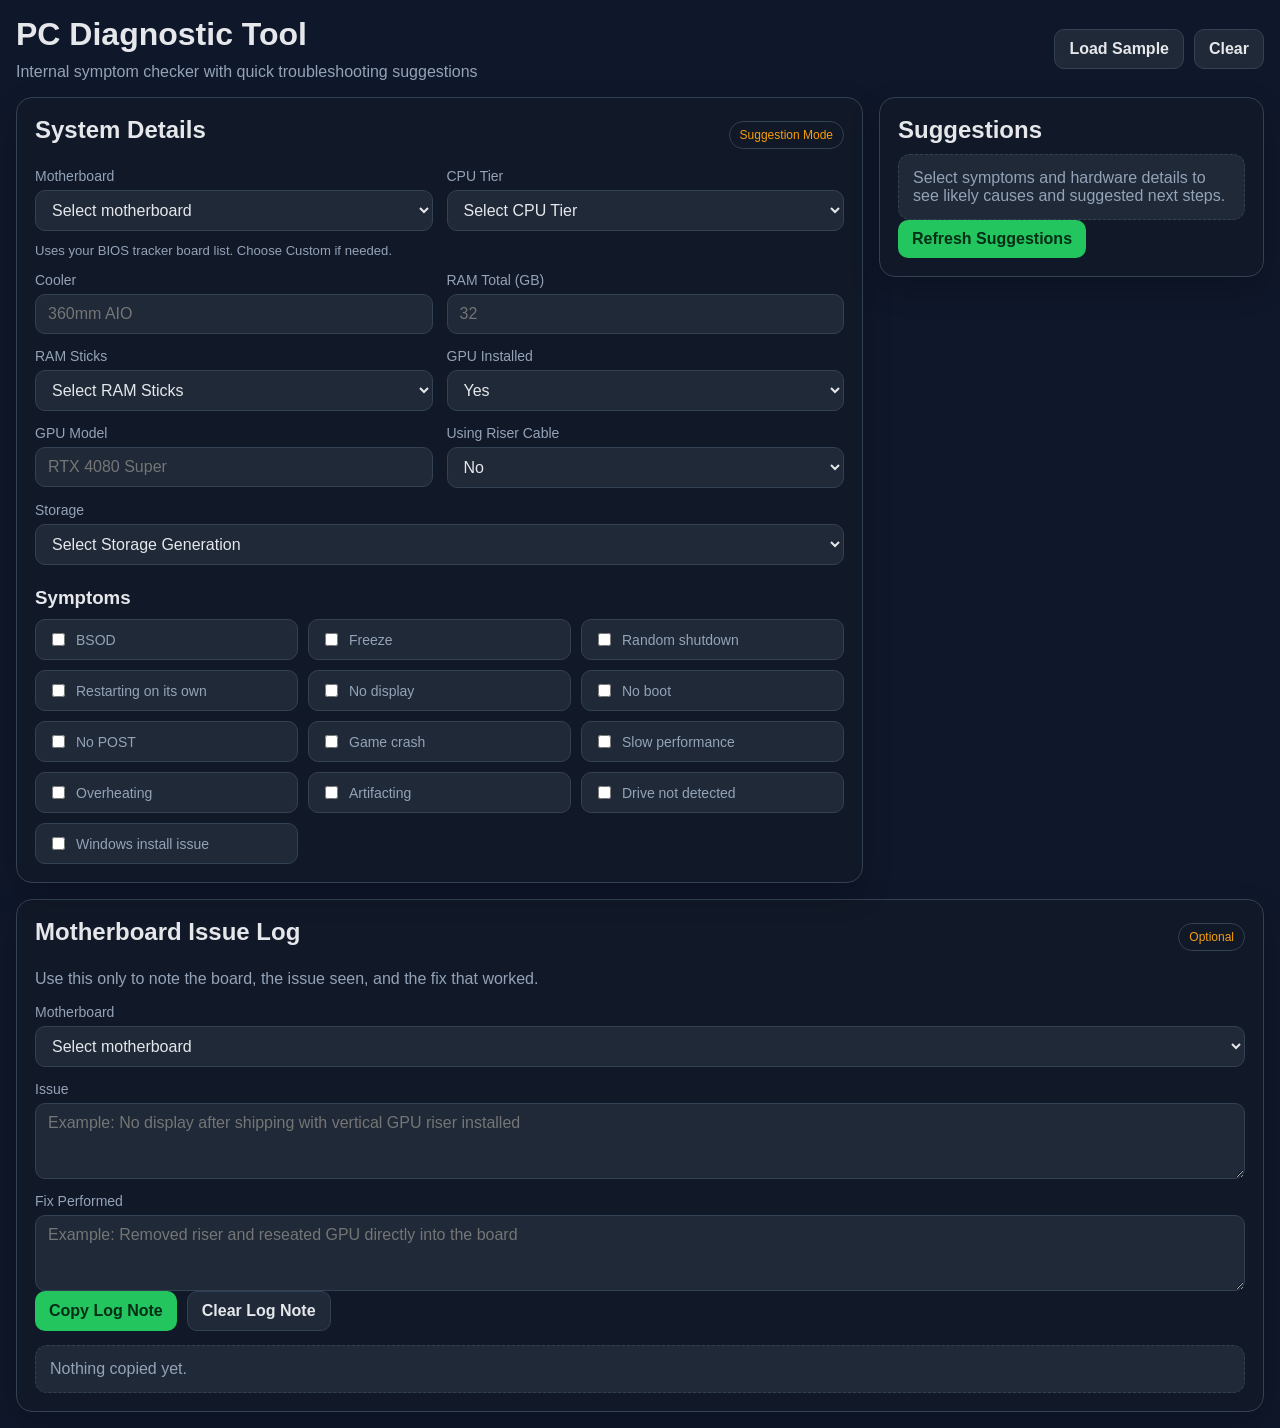
==== commit bac4c465: "Add files via upload" ====
--- a/docs/index.html
+++ b/docs/index.html
@@ -34,9 +34,13 @@
             <p class="field-hint">Uses your BIOS tracker board list. Choose Custom if needed.</p>
           </div>
           <div class="form-group">
-            <label for="cpuSelect">CPU</label>
-            <select id="cpuSelect" name="cpuSelect"></select>
-            <input id="cpuCustom" name="cpuCustom" type="text" class="hidden" placeholder="Enter CPU manually" />
+            <label for="cpuSelect">CPU Tier</label>
+            <select id="cpuSelect" name="cpuSelect">
+              <option value="">Select CPU Tier</option>
+              <option value="Low">Low</option>
+              <option value="Mid">Mid</option>
+              <option value="High">High</option>
+            </select>
           </div>
           <div class="form-group">
             <label for="cooler">Cooler</label>
@@ -48,10 +52,14 @@
           </div>
           <div class="form-group">
             <label for="ramModules">RAM Sticks</label>
-            <input id="ramModules" name="ramModules" type="number" min="0" placeholder="2" />
+            <select id="ramModules" name="ramModules">
+              <option value="">Select RAM Sticks</option>
+              <option value="2">2</option>
+              <option value="4">4</option>
+            </select>
           </div>
           <div class="form-group">
-            <label for="gpuPresent">GPU Present</label>
+            <label for="gpuPresent">GPU Installed</label>
             <select id="gpuPresent" name="gpuPresent">
               <option value="true">Yes</option>
               <option value="false">No</option>
@@ -70,7 +78,11 @@
           </div>
           <div class="form-group form-group-span-2">
             <label for="storage">Storage</label>
-            <input id="storage" name="storage" type="text" placeholder="2TB NVMe, 4TB SATA SSD" />
+            <select id="storage" name="storage">
+              <option value="">Select Storage Generation</option>
+              <option value="Gen 4">Gen 4</option>
+              <option value="Gen 5">Gen 5</option>
+            </select>
           </div>
         </div>
 
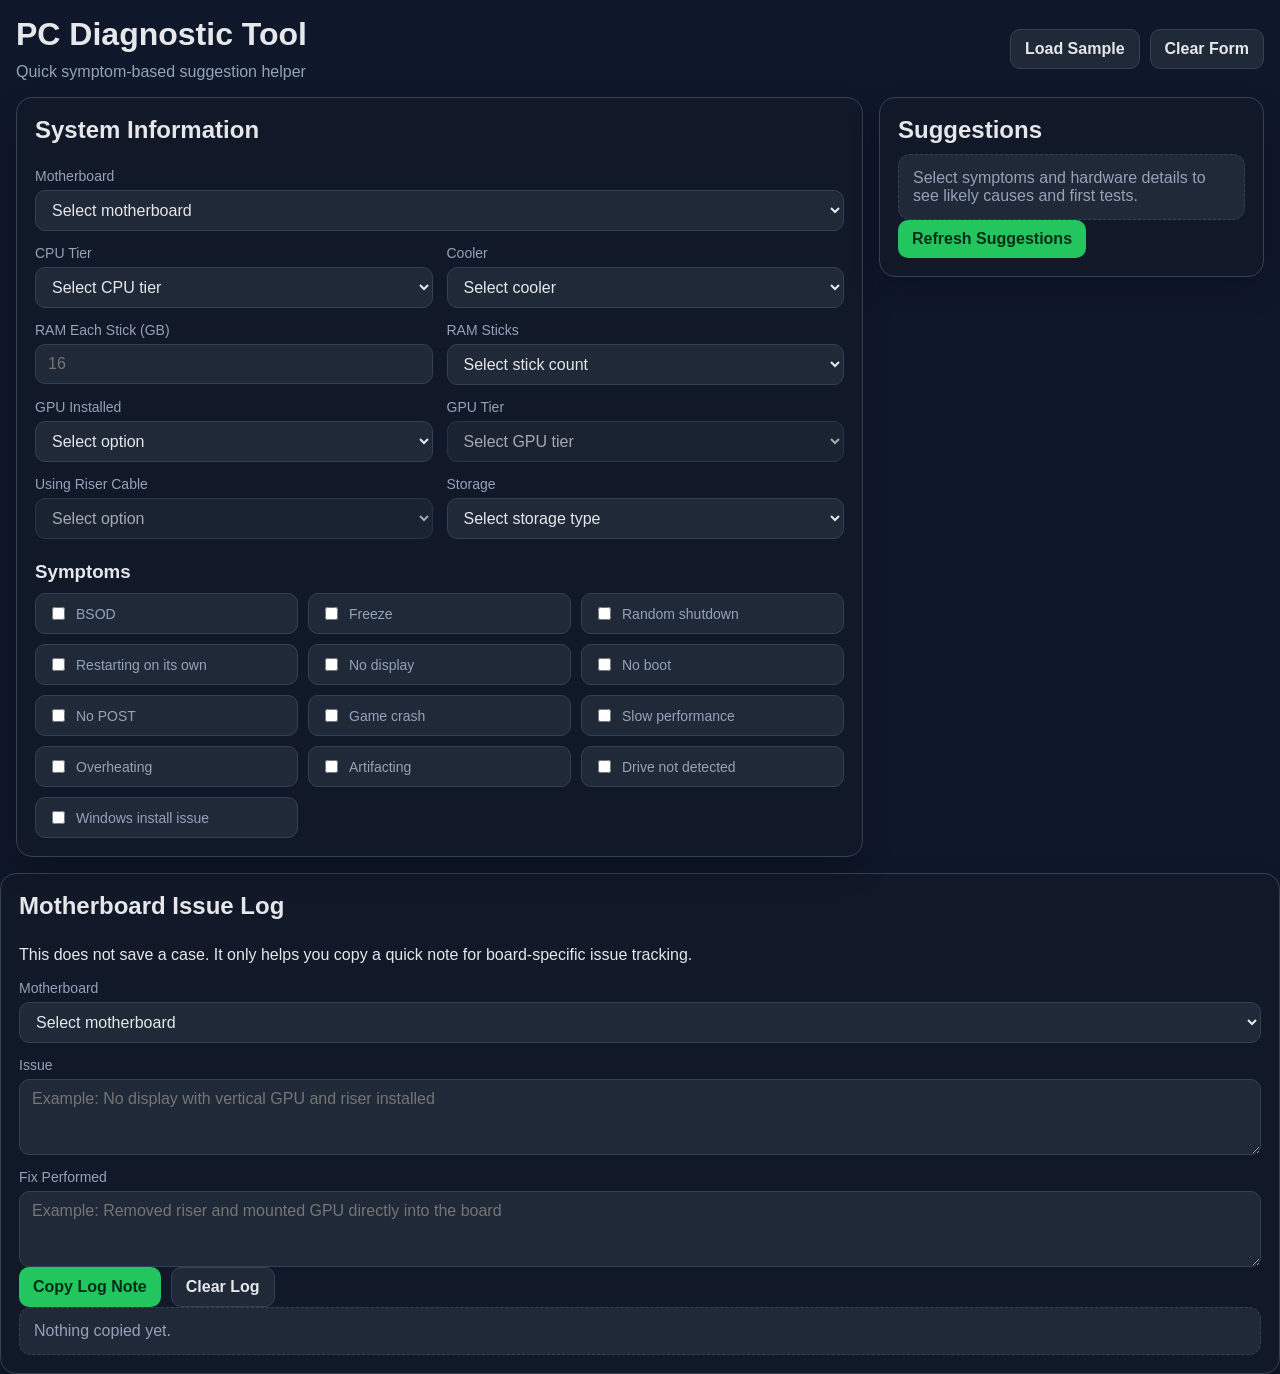
==== commit 1cbf179b: "Add files via upload" ====
--- a/docs/index.html
+++ b/docs/index.html
@@ -10,76 +10,96 @@
   <header class="site-header">
     <div>
       <h1>PC Diagnostic Tool</h1>
-      <p class="subtitle">Internal symptom checker with quick troubleshooting suggestions</p>
+      <p class="subtitle">Quick symptom-based suggestion helper</p>
     </div>
     <div class="header-actions">
-      <button id="loadSampleBtn" class="secondary">Load Sample</button>
-      <button id="resetBtn" class="secondary">Clear</button>
+      <button id="loadSampleBtn" class="secondary" type="button">Load Sample</button>
+      <button id="resetBtn" class="secondary" type="button">Clear Form</button>
     </div>
   </header>
 
   <main class="layout">
     <section class="panel panel-wide">
       <div class="panel-title-row">
-        <h2>System Details</h2>
-        <span class="status-badge">Suggestion Mode</span>
+        <h2>System Information</h2>
       </div>
 
       <form id="diagnosticForm">
         <div class="form-grid">
+          <div class="form-group form-group-span-2">
+            <label for="motherboardSelect">Motherboard</label>
+            <select id="motherboardSelect" name="motherboard"></select>
+            <input id="motherboardCustom" name="motherboardCustom" class="hidden top-gap" type="text" placeholder="Type motherboard model" disabled />
+          </div>
+
           <div class="form-group">
-            <label for="motherboardSelect">Motherboard</label>
-            <select id="motherboardSelect" name="motherboardSelect"></select>
-            <input id="motherboardCustom" name="motherboardCustom" type="text" class="hidden" placeholder="Enter motherboard manually" />
-            <p class="field-hint">Uses your BIOS tracker board list. Choose Custom if needed.</p>
-          </div>
-          <div class="form-group">
-            <label for="cpuSelect">CPU Tier</label>
-            <select id="cpuSelect" name="cpuSelect">
-              <option value="">Select CPU Tier</option>
+            <label for="cpuTier">CPU Tier</label>
+            <select id="cpuTier" name="cpuTier">
+              <option value="">Select CPU tier</option>
               <option value="Low">Low</option>
               <option value="Mid">Mid</option>
               <option value="High">High</option>
             </select>
           </div>
+
           <div class="form-group">
             <label for="cooler">Cooler</label>
-            <input id="cooler" name="cooler" type="text" placeholder="360mm AIO" />
+            <select id="cooler" name="cooler">
+              <option value="">Select cooler</option>
+              <option value="Stock CPU Cooler">Stock CPU Cooler</option>
+              <option value="CPU Tower Cooler">CPU Tower Cooler</option>
+              <option value="240mm AIO">240mm AIO</option>
+              <option value="360mm AIO">360mm AIO</option>
+              <option value="Custom Watercool">Custom Watercool</option>
+            </select>
           </div>
+
           <div class="form-group">
-            <label for="ramTotalGb">RAM Total (GB)</label>
-            <input id="ramTotalGb" name="ramTotalGb" type="number" min="0" placeholder="32" />
+            <label for="ramEachStickGb">RAM Each Stick (GB)</label>
+            <input id="ramEachStickGb" name="ramEachStickGb" type="number" min="0" step="1" placeholder="16" />
           </div>
+
           <div class="form-group">
             <label for="ramModules">RAM Sticks</label>
             <select id="ramModules" name="ramModules">
-              <option value="">Select RAM Sticks</option>
+              <option value="">Select stick count</option>
               <option value="2">2</option>
               <option value="4">4</option>
             </select>
           </div>
+
           <div class="form-group">
-            <label for="gpuPresent">GPU Installed</label>
-            <select id="gpuPresent" name="gpuPresent">
+            <label for="gpuInstalled">GPU Installed</label>
+            <select id="gpuInstalled" name="gpuInstalled">
+              <option value="">Select option</option>
               <option value="true">Yes</option>
               <option value="false">No</option>
             </select>
           </div>
+
           <div class="form-group">
-            <label for="gpuModel">GPU Model</label>
-            <input id="gpuModel" name="gpuModel" type="text" placeholder="RTX 4080 Super" />
+            <label for="gpuTier">GPU Tier</label>
+            <select id="gpuTier" name="gpuTier">
+              <option value="">Select GPU tier</option>
+              <option value="Low">Low</option>
+              <option value="Mid">Mid</option>
+              <option value="High">High</option>
+            </select>
           </div>
+
           <div class="form-group">
             <label for="riserCable">Using Riser Cable</label>
             <select id="riserCable" name="riserCable">
+              <option value="">Select option</option>
               <option value="false">No</option>
               <option value="true">Yes</option>
             </select>
           </div>
-          <div class="form-group form-group-span-2">
+
+          <div class="form-group">
             <label for="storage">Storage</label>
             <select id="storage" name="storage">
-              <option value="">Select Storage Generation</option>
+              <option value="">Select storage type</option>
               <option value="Gen 4">Gen 4</option>
               <option value="Gen 5">Gen 5</option>
             </select>
@@ -88,20 +108,20 @@
 
         <h3>Symptoms</h3>
         <div id="symptomChecklist" class="checklist-grid"></div>
-</form>
+      </form>
     </section>
 
     <aside class="panel">
       <h2>Suggestions</h2>
-      <div id="suggestionsEmpty" class="muted-box">Select symptoms and hardware details to see likely causes and suggested next steps.</div>
+      <div id="suggestionsEmpty" class="muted-box">Select symptoms and hardware details to see likely causes and first tests.</div>
       <div id="suggestionsResults" class="hidden">
-        <div id="diagnosisSummary" class="diagnosis-summary">
-          <div class="summary-label">Top Likely Cause</div>
-          <div id="primaryCause" class="summary-primary">No primary cause yet</div>
-          <p id="supportingSignal" class="summary-supporting">Select symptoms and hardware details to narrow the diagnosis.</p>
+        <div class="suggestion-block primary-block">
+          <h3>Top Likely Cause</h3>
+          <p id="primaryCause" class="primary-cause">No primary cause yet</p>
+          <p id="supportingSignal" class="supporting-signal">Select symptoms and hardware details to narrow the diagnosis.</p>
         </div>
         <div class="suggestion-block">
-          <h3>Other Possible Causes</h3>
+          <h3>Also Check</h3>
           <ul id="likelyCausesList"></ul>
         </div>
         <div class="suggestion-block">
@@ -115,39 +135,36 @@
       </div>
 
       <div class="actions">
-        <button id="suggestBtn">Refresh Suggestions</button>
+        <button id="suggestBtn" type="button">Refresh Suggestions</button>
       </div>
     </aside>
   </main>
 
-  <section class="panel board-log-panel">
+  <section class="panel history-panel">
     <div class="panel-title-row">
       <h2>Motherboard Issue Log</h2>
-      <span class="status-badge">Optional</span>
     </div>
-    <p class="subtitle section-subtitle">Use this only to note the board, the issue seen, and the fix that worked.</p>
-
+    <p class="section-note">This does not save a case. It only helps you copy a quick note for board-specific issue tracking.</p>
     <div class="form-grid">
       <div class="form-group form-group-span-2">
         <label for="boardLogMotherboard">Motherboard</label>
-        <select id="boardLogMotherboard"></select>
-        <input id="boardLogMotherboardCustom" type="text" class="hidden" placeholder="Enter motherboard manually" />
+        <select id="boardLogMotherboard" name="boardLogMotherboard"></select>
+        <input id="boardLogMotherboardCustom" name="boardLogMotherboardCustom" class="hidden top-gap" type="text" placeholder="Type motherboard model" disabled />
       </div>
       <div class="form-group form-group-span-2">
         <label for="boardLogIssue">Issue</label>
-        <textarea id="boardLogIssue" rows="3" placeholder="Example: No display after shipping with vertical GPU riser installed"></textarea>
+        <textarea id="boardLogIssue" rows="3" placeholder="Example: No display with vertical GPU and riser installed"></textarea>
       </div>
       <div class="form-group form-group-span-2">
         <label for="boardLogFix">Fix Performed</label>
-        <textarea id="boardLogFix" rows="3" placeholder="Example: Removed riser and reseated GPU directly into the board"></textarea>
+        <textarea id="boardLogFix" rows="3" placeholder="Example: Removed riser and mounted GPU directly into the board"></textarea>
       </div>
     </div>
-
     <div class="actions">
-      <button id="copyBoardLogBtn">Copy Log Note</button>
-      <button id="clearBoardLogBtn" class="secondary">Clear Log Note</button>
+      <button id="copyBoardLogBtn" type="button">Copy Log Note</button>
+      <button id="clearBoardLogBtn" type="button" class="secondary">Clear Log</button>
     </div>
-    <div id="boardLogStatus" class="muted-box compact-box">Nothing copied yet.</div>
+    <div id="boardLogStatus" class="muted-box">Nothing copied yet.</div>
   </section>
 
   <script src="app.js"></script>
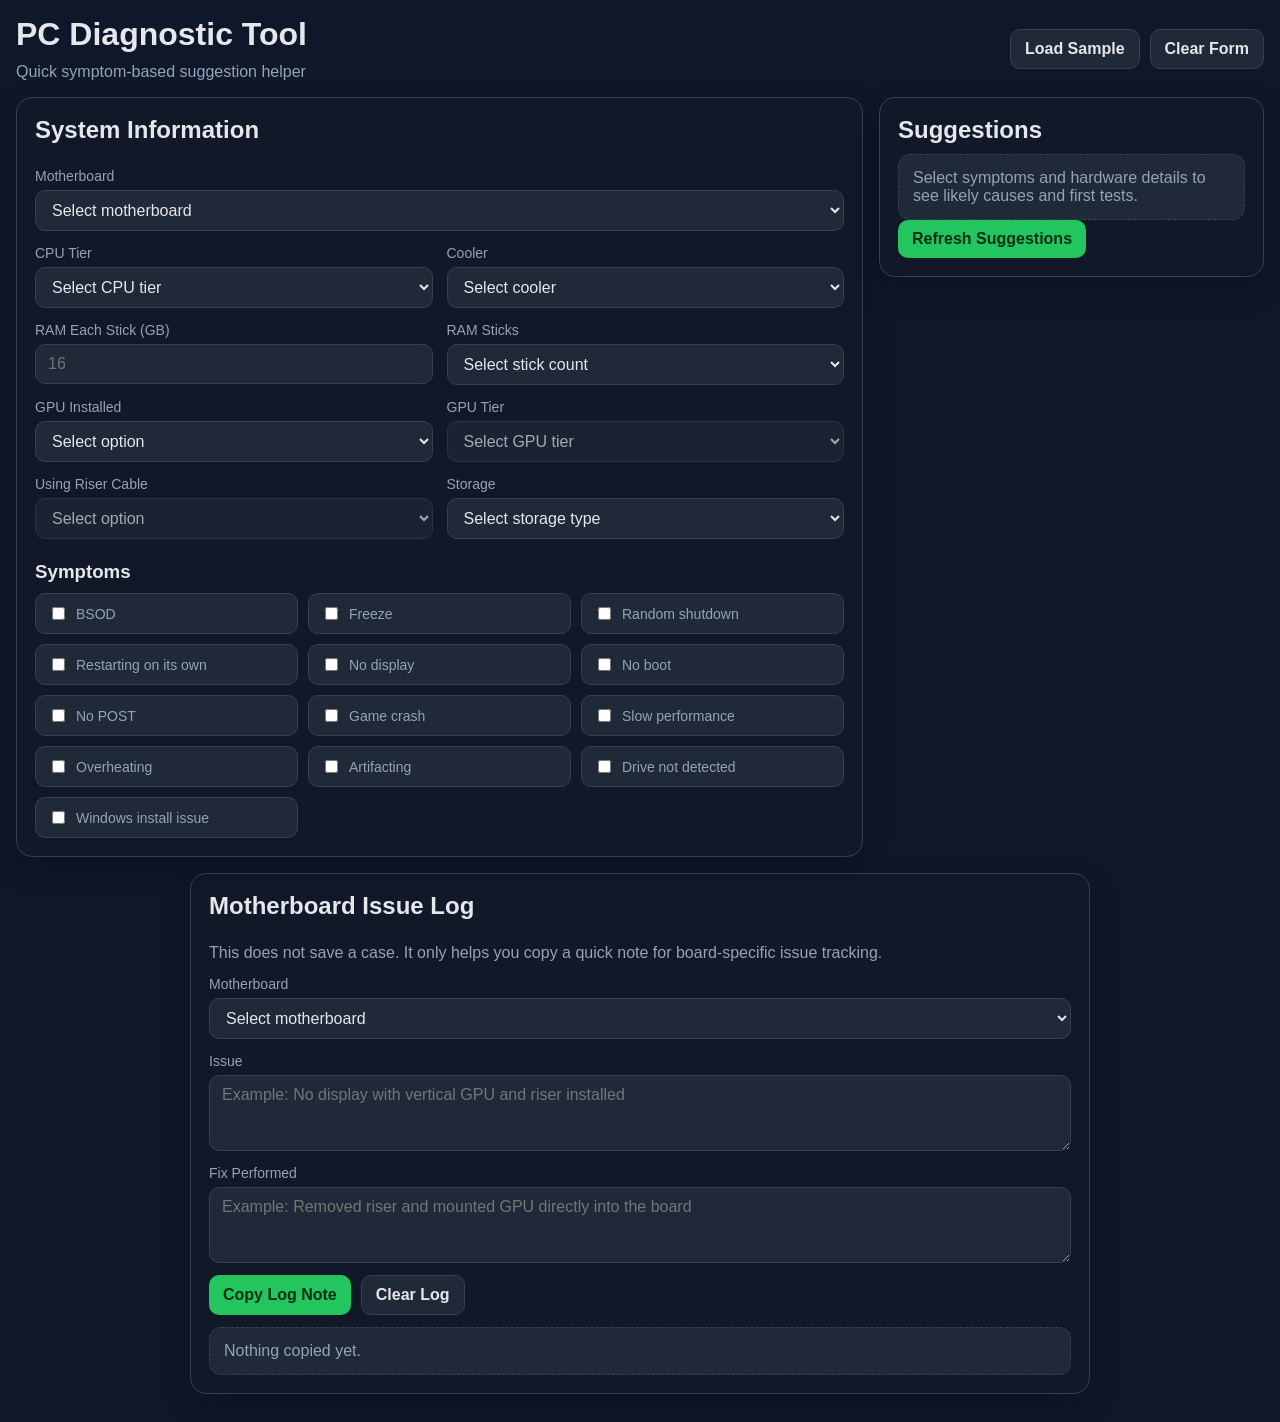
==== commit f3256251: "Add files via upload" ====
--- a/docs/index.html
+++ b/docs/index.html
@@ -140,7 +140,7 @@
     </aside>
   </main>
 
-  <section class="panel history-panel">
+  <section class="panel board-log-panel">
     <div class="panel-title-row">
       <h2>Motherboard Issue Log</h2>
     </div>
--- a/docs/style.css
+++ b/docs/style.css
@@ -17,9 +17,14 @@
   color: var(--text);
 }
 
-.site-header, .layout, .board-log-panel {
+.site-header, .layout {
   width: min(1500px, calc(100% - 32px));
   margin: 16px auto;
+}
+
+.board-log-panel {
+  width: min(900px, calc(100% - 32px));
+  margin: 16px auto 28px;
 }
 
 .site-header {
@@ -175,3 +180,16 @@
   .form-grid, .checklist-grid { grid-template-columns: 1fr; }
   .form-group-span-2 { grid-column: span 1; }
 }
+
+.section-note {
+  color: var(--muted);
+  margin: 0 0 14px;
+}
+
+.board-log-panel .actions {
+  margin-top: 12px;
+}
+
+.board-log-panel #boardLogStatus {
+  margin-top: 12px;
+}
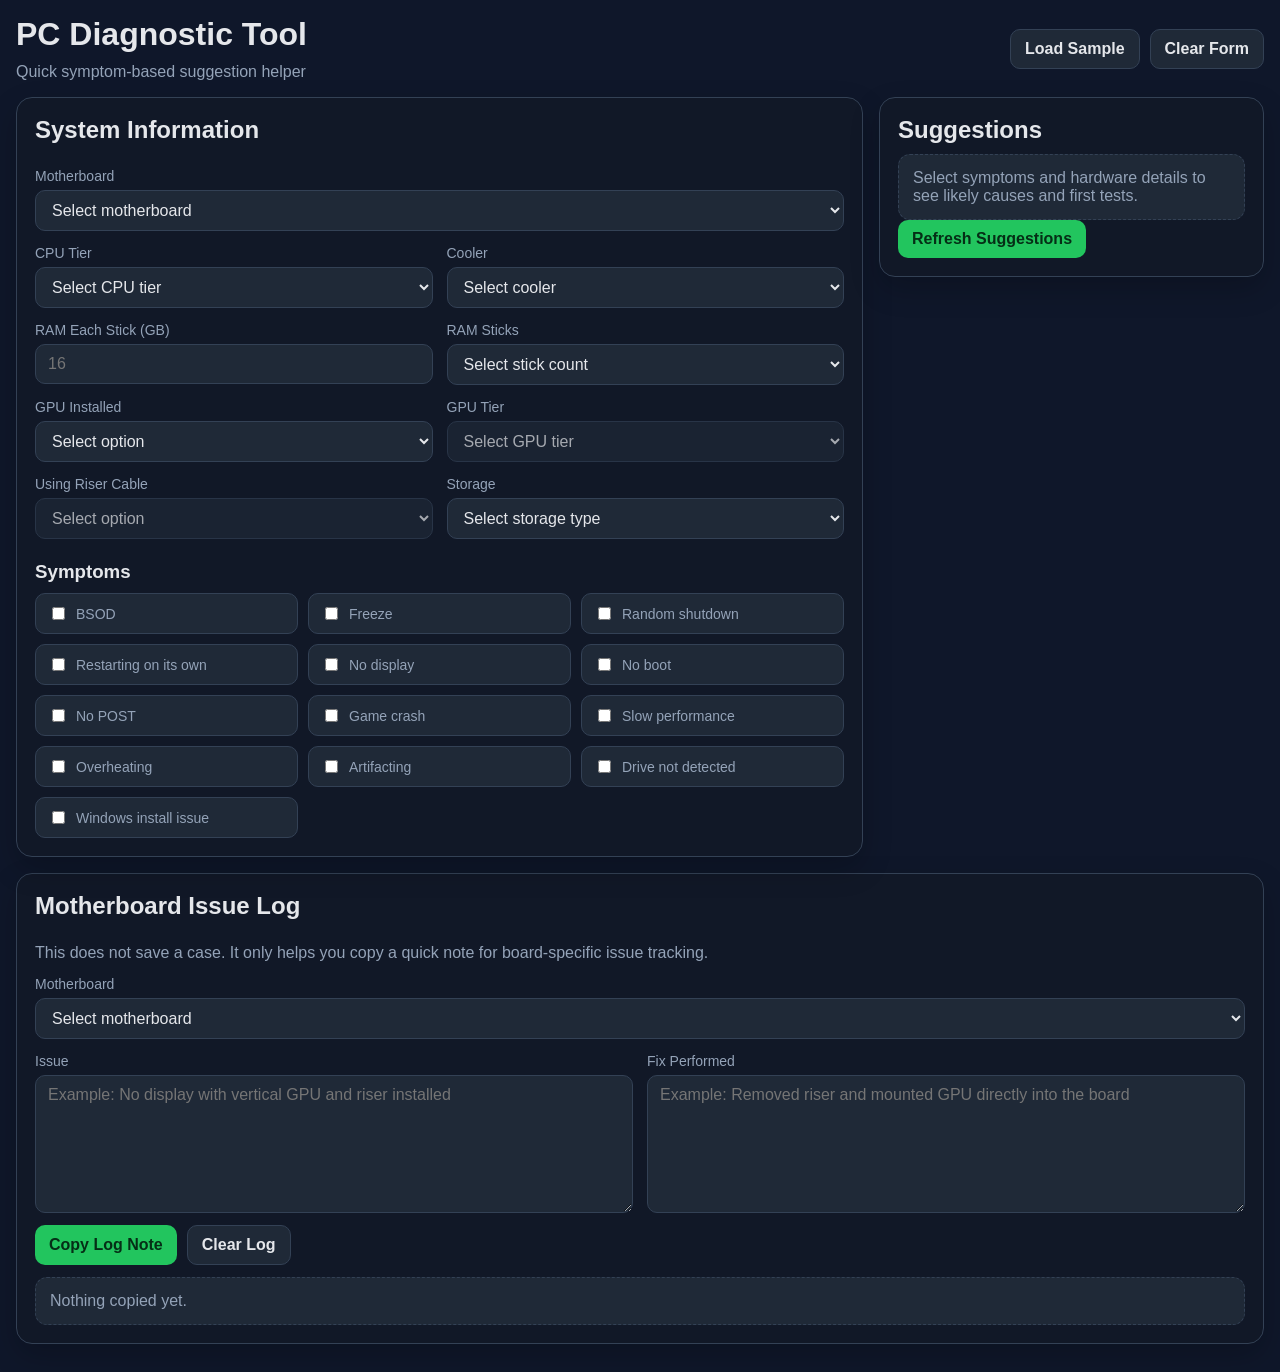
==== commit a20f2944: "Add files via upload" ====
--- a/docs/index.html
+++ b/docs/index.html
@@ -151,13 +151,13 @@
         <select id="boardLogMotherboard" name="boardLogMotherboard"></select>
         <input id="boardLogMotherboardCustom" name="boardLogMotherboardCustom" class="hidden top-gap" type="text" placeholder="Type motherboard model" disabled />
       </div>
-      <div class="form-group form-group-span-2">
+      <div class="form-group">
         <label for="boardLogIssue">Issue</label>
-        <textarea id="boardLogIssue" rows="3" placeholder="Example: No display with vertical GPU and riser installed"></textarea>
+        <textarea id="boardLogIssue" rows="5" placeholder="Example: No display with vertical GPU and riser installed"></textarea>
       </div>
-      <div class="form-group form-group-span-2">
+      <div class="form-group">
         <label for="boardLogFix">Fix Performed</label>
-        <textarea id="boardLogFix" rows="3" placeholder="Example: Removed riser and mounted GPU directly into the board"></textarea>
+        <textarea id="boardLogFix" rows="5" placeholder="Example: Removed riser and mounted GPU directly into the board"></textarea>
       </div>
     </div>
     <div class="actions">
--- a/docs/style.css
+++ b/docs/style.css
@@ -23,7 +23,7 @@
 }
 
 .board-log-panel {
-  width: min(900px, calc(100% - 32px));
+  width: min(1500px, calc(100% - 32px));
   margin: 16px auto 28px;
 }
 
@@ -193,3 +193,12 @@
 .board-log-panel #boardLogStatus {
   margin-top: 12px;
 }
+
+
+.board-log-panel .form-grid {
+  grid-template-columns: repeat(2, minmax(0, 1fr));
+}
+
+.board-log-panel textarea {
+  min-height: 138px;
+}
